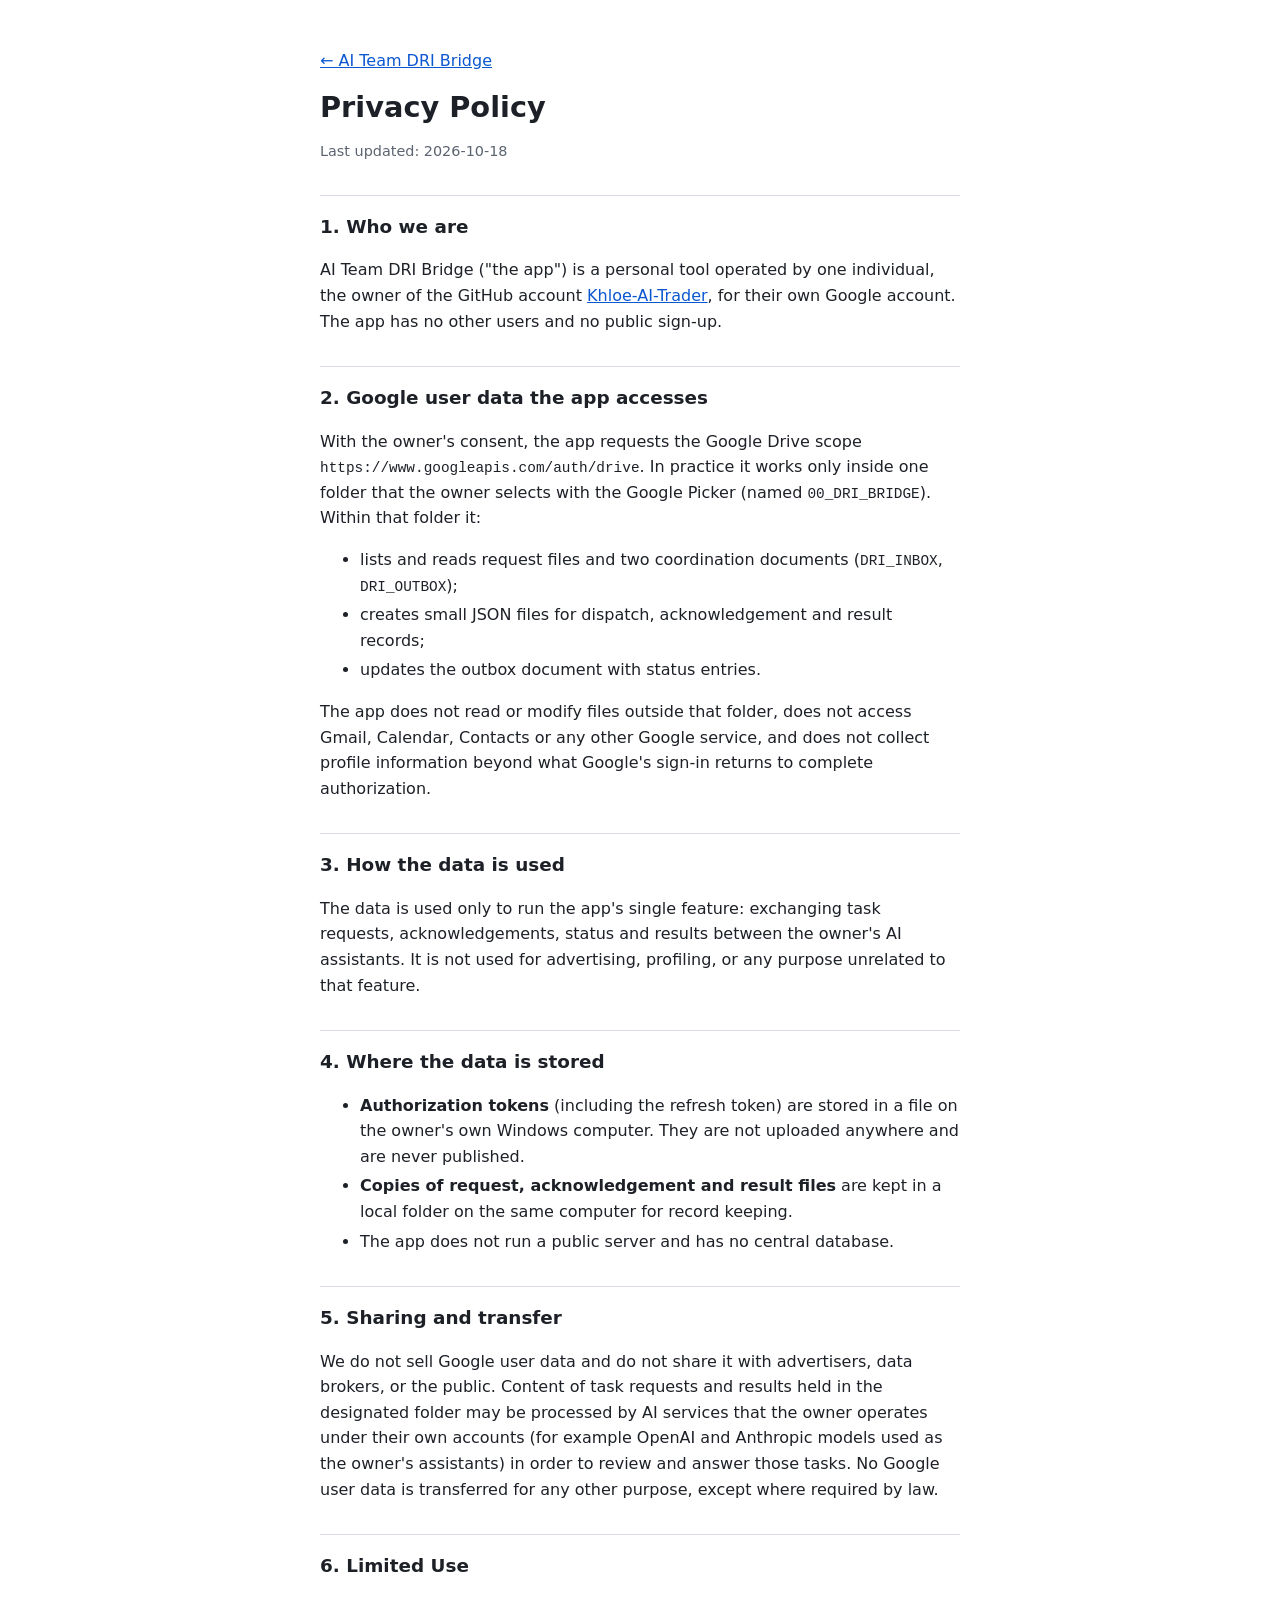
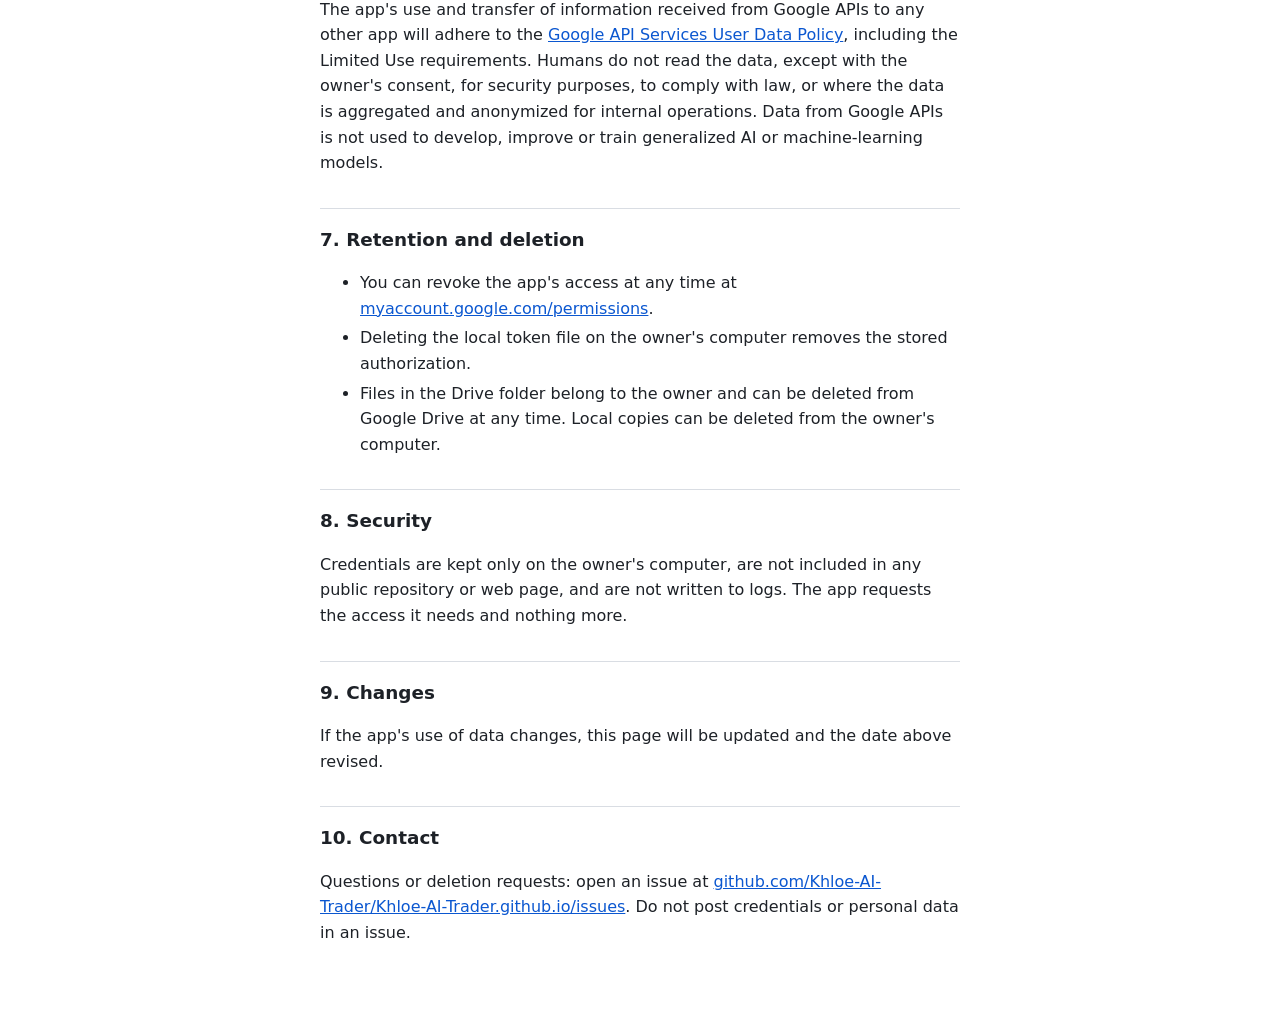
==== privacy.html @ 167a9717 "Add AI Team DRI Bridge homepage and privacy policy Static pages only; no code, credentials or data. " ====
<!doctype html>
<html lang="en">
<head>
<meta charset="utf-8">
<meta name="viewport" content="width=device-width, initial-scale=1">
<title>Privacy Policy – AI Team DRI Bridge</title>
<meta name="description" content="Privacy policy for AI Team DRI Bridge: what Google Drive data the app accesses, where it is stored, who it is shared with, and how to delete it.">
<link rel="stylesheet" href="style.css">
</head>
<body>
<main>
  <p><a href="index.html">&larr; AI Team DRI Bridge</a></p>
  <h1>Privacy Policy</h1>
  <p class="meta">Last updated: 2026-10-18</p>

  <h2>1. Who we are</h2>
  <p>AI Team DRI Bridge ("the app") is a personal tool operated by one individual, the owner of the GitHub account <a href="https://github.com/Khloe-AI-Trader">Khloe-AI-Trader</a>, for their own Google account. The app has no other users and no public sign-up.</p>

  <h2>2. Google user data the app accesses</h2>
  <p>With the owner's consent, the app requests the Google Drive scope <code>https://www.googleapis.com/auth/drive</code>. In practice it works only inside one folder that the owner selects with the Google Picker (named <code>00_DRI_BRIDGE</code>). Within that folder it:</p>
  <ul>
    <li>lists and reads request files and two coordination documents (<code>DRI_INBOX</code>, <code>DRI_OUTBOX</code>);</li>
    <li>creates small JSON files for dispatch, acknowledgement and result records;</li>
    <li>updates the outbox document with status entries.</li>
  </ul>
  <p>The app does not read or modify files outside that folder, does not access Gmail, Calendar, Contacts or any other Google service, and does not collect profile information beyond what Google's sign-in returns to complete authorization.</p>

  <h2>3. How the data is used</h2>
  <p>The data is used only to run the app's single feature: exchanging task requests, acknowledgements, status and results between the owner's AI assistants. It is not used for advertising, profiling, or any purpose unrelated to that feature.</p>

  <h2>4. Where the data is stored</h2>
  <ul>
    <li><strong>Authorization tokens</strong> (including the refresh token) are stored in a file on the owner's own Windows computer. They are not uploaded anywhere and are never published.</li>
    <li><strong>Copies of request, acknowledgement and result files</strong> are kept in a local folder on the same computer for record keeping.</li>
    <li>The app does not run a public server and has no central database.</li>
  </ul>

  <h2>5. Sharing and transfer</h2>
  <p>We do not sell Google user data and do not share it with advertisers, data brokers, or the public. Content of task requests and results held in the designated folder may be processed by AI services that the owner operates under their own accounts (for example OpenAI and Anthropic models used as the owner's assistants) in order to review and answer those tasks. No Google user data is transferred for any other purpose, except where required by law.</p>

  <h2>6. Limited Use</h2>
  <p>The app's use and transfer of information received from Google APIs to any other app will adhere to the <a href="https://developers.google.com/terms/api-services-user-data-policy#limited-use">Google API Services User Data Policy</a>, including the Limited Use requirements. Humans do not read the data, except with the owner's consent, for security purposes, to comply with law, or where the data is aggregated and anonymized for internal operations. Data from Google APIs is not used to develop, improve or train generalized AI or machine-learning models.</p>

  <h2>7. Retention and deletion</h2>
  <ul>
    <li>You can revoke the app's access at any time at <a href="https://myaccount.google.com/permissions">myaccount.google.com/permissions</a>.</li>
    <li>Deleting the local token file on the owner's computer removes the stored authorization.</li>
    <li>Files in the Drive folder belong to the owner and can be deleted from Google Drive at any time. Local copies can be deleted from the owner's computer.</li>
  </ul>

  <h2>8. Security</h2>
  <p>Credentials are kept only on the owner's computer, are not included in any public repository or web page, and are not written to logs. The app requests the access it needs and nothing more.</p>

  <h2>9. Changes</h2>
  <p>If the app's use of data changes, this page will be updated and the date above revised.</p>

  <h2>10. Contact</h2>
  <p>Questions or deletion requests: open an issue at <a href="https://github.com/Khloe-AI-Trader/Khloe-AI-Trader.github.io/issues">github.com/Khloe-AI-Trader/Khloe-AI-Trader.github.io/issues</a>. Do not post credentials or personal data in an issue.</p>
</main>
</body>
</html>
---- style.css ----
:root { --bg: #ffffff; --fg: #1d2127; --muted: #5b6470; --link: #0b57d0; --rule: #d9dde3; }
@media (prefers-color-scheme: dark) {
  :root { --bg: #14171c; --fg: #e6e8eb; --muted: #9aa3ae; --link: #8ab4f8; --rule: #2d333b; }
}
* { box-sizing: border-box; }
body { margin: 0; background: var(--bg); color: var(--fg);
  font: 16px/1.6 system-ui, -apple-system, "Segoe UI", Roboto, sans-serif; }
main { max-width: 42rem; margin: 0 auto; padding: 2rem 1rem 4rem; }
h1 { font-size: 1.8rem; line-height: 1.25; margin: 0 0 .5rem; }
h2 { font-size: 1.15rem; margin: 2rem 0 .5rem; padding-top: 1rem; border-top: 1px solid var(--rule); }
.lead { font-size: 1.1rem; color: var(--muted); }
.meta { color: var(--muted); font-size: .9rem; }
a { color: var(--link); }
code { font: .9em ui-monospace, Consolas, monospace; overflow-wrap: anywhere; }
li { margin: .25rem 0; }
.links { margin-top: 2.5rem; padding-top: 1rem; border-top: 1px solid var(--rule); }
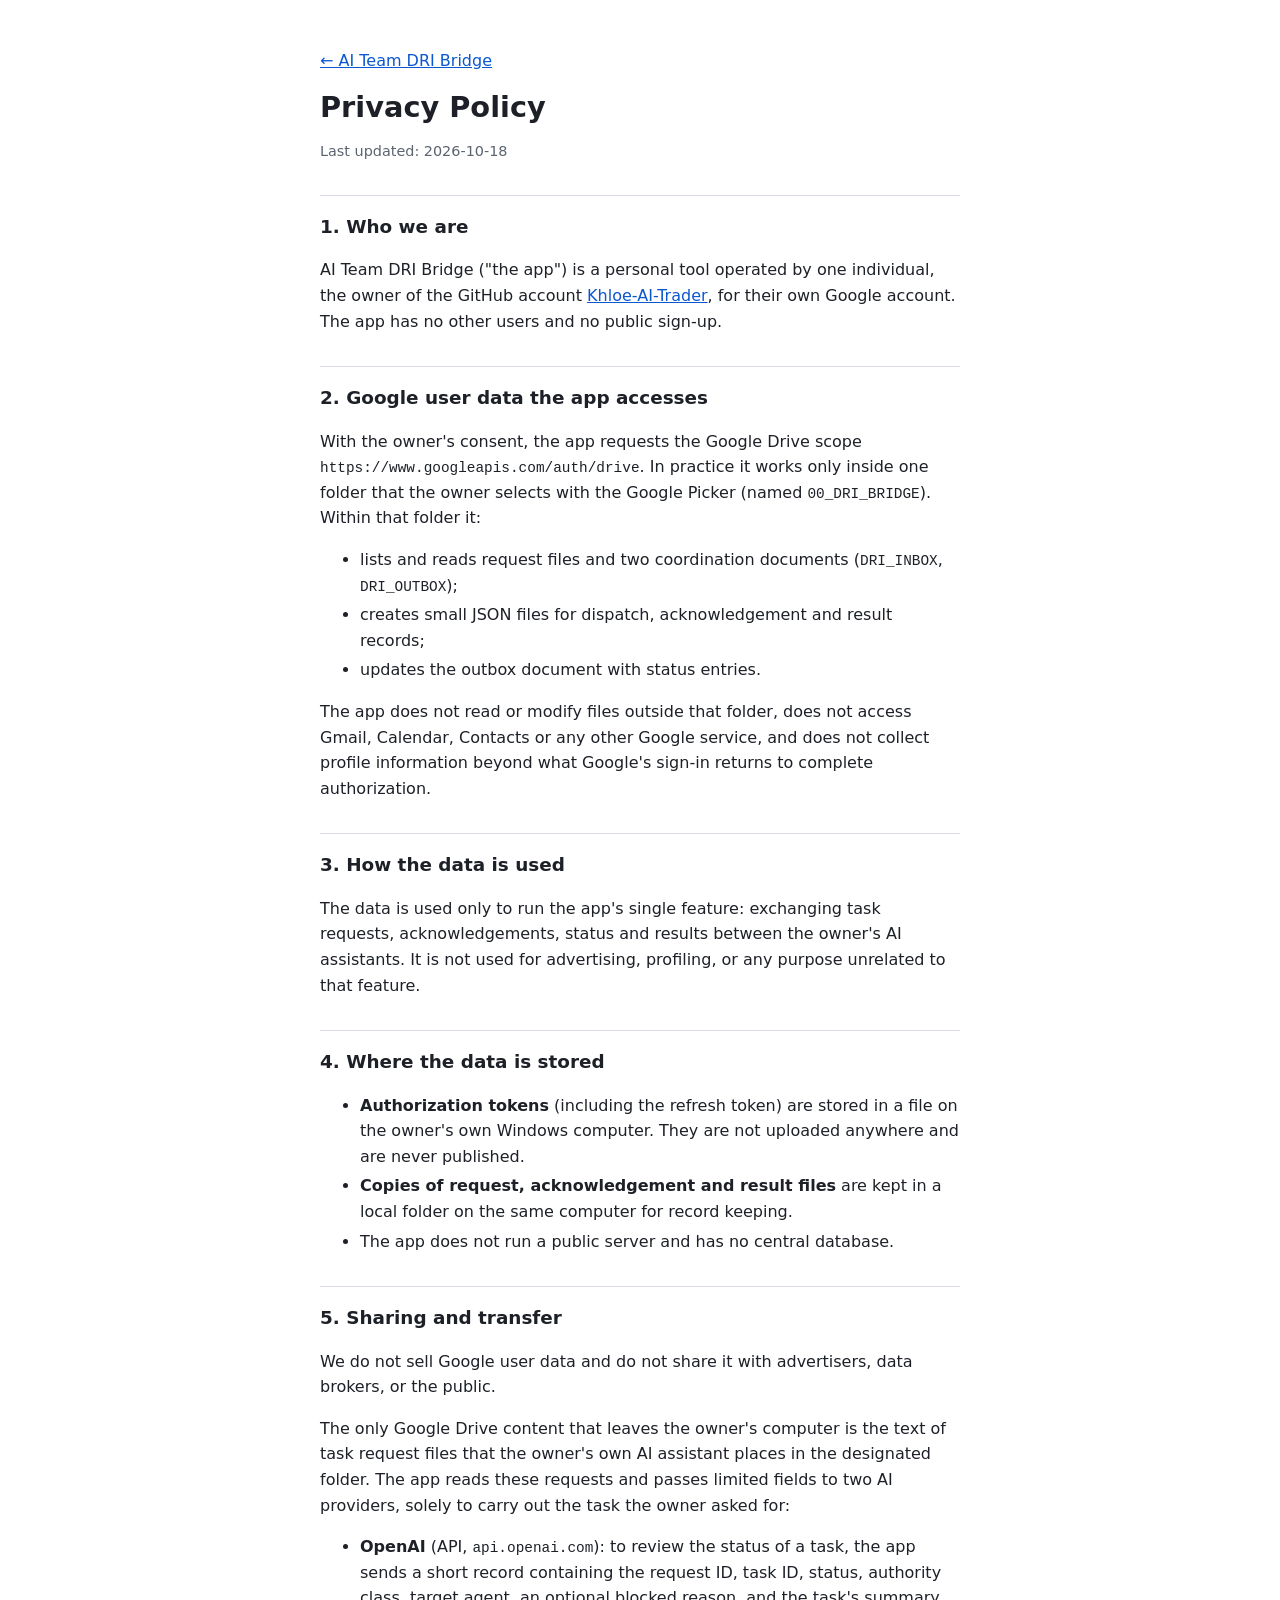
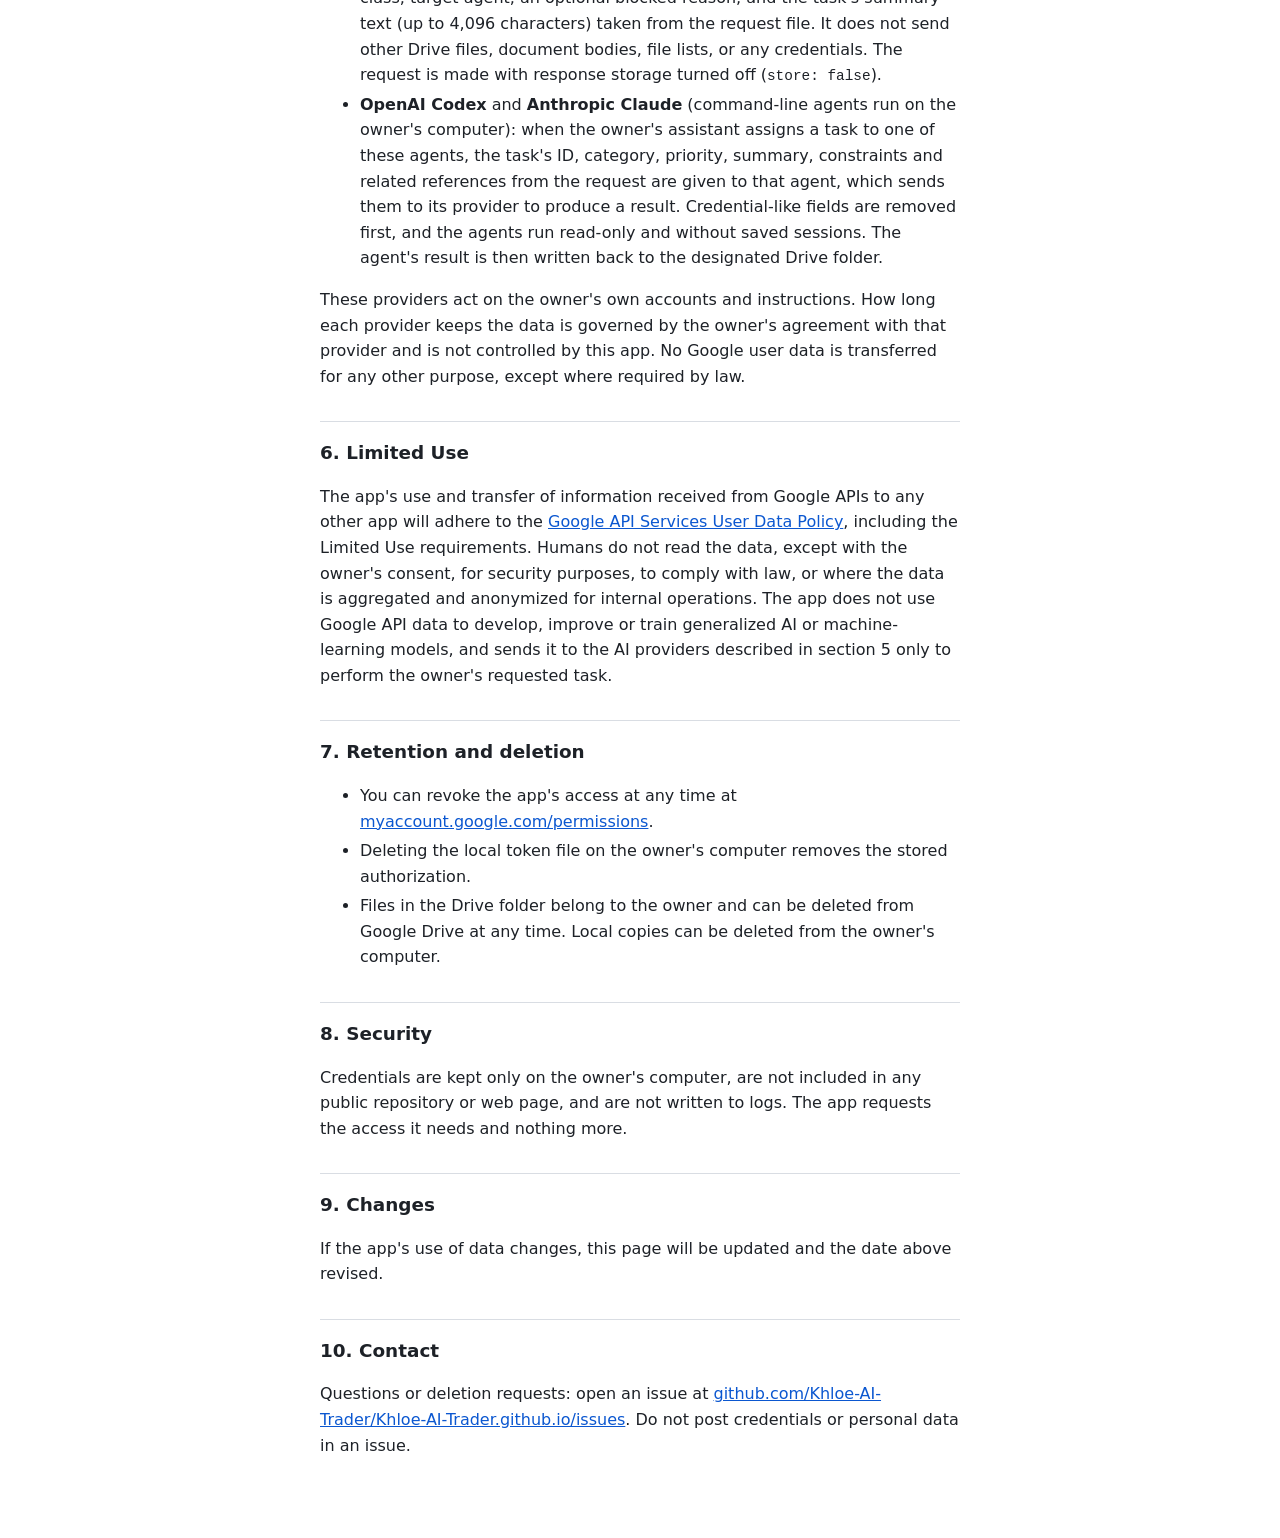
==== commit cb57bb1d: "Privacy policy: describe actual OpenAI/Anthropic data flow Co-Authored-By: Claude Sonnet 5.5 <norepl" ====
--- a/privacy.html
+++ b/privacy.html
@@ -36,10 +36,16 @@
   </ul>
 
   <h2>5. Sharing and transfer</h2>
-  <p>We do not sell Google user data and do not share it with advertisers, data brokers, or the public. Content of task requests and results held in the designated folder may be processed by AI services that the owner operates under their own accounts (for example OpenAI and Anthropic models used as the owner's assistants) in order to review and answer those tasks. No Google user data is transferred for any other purpose, except where required by law.</p>
+  <p>We do not sell Google user data and do not share it with advertisers, data brokers, or the public.</p>
+  <p>The only Google Drive content that leaves the owner's computer is the text of task request files that the owner's own AI assistant places in the designated folder. The app reads these requests and passes limited fields to two AI providers, solely to carry out the task the owner asked for:</p>
+  <ul>
+    <li><strong>OpenAI</strong> (API, <code>api.openai.com</code>): to review the status of a task, the app sends a short record containing the request ID, task ID, status, authority class, target agent, an optional blocked reason, and the task's summary text (up to 4,096 characters) taken from the request file. It does not send other Drive files, document bodies, file lists, or any credentials. The request is made with response storage turned off (<code>store: false</code>).</li>
+    <li><strong>OpenAI Codex</strong> and <strong>Anthropic Claude</strong> (command-line agents run on the owner's computer): when the owner's assistant assigns a task to one of these agents, the task's ID, category, priority, summary, constraints and related references from the request are given to that agent, which sends them to its provider to produce a result. Credential-like fields are removed first, and the agents run read-only and without saved sessions. The agent's result is then written back to the designated Drive folder.</li>
+  </ul>
+  <p>These providers act on the owner's own accounts and instructions. How long each provider keeps the data is governed by the owner's agreement with that provider and is not controlled by this app. No Google user data is transferred for any other purpose, except where required by law.</p>
 
   <h2>6. Limited Use</h2>
-  <p>The app's use and transfer of information received from Google APIs to any other app will adhere to the <a href="https://developers.google.com/terms/api-services-user-data-policy#limited-use">Google API Services User Data Policy</a>, including the Limited Use requirements. Humans do not read the data, except with the owner's consent, for security purposes, to comply with law, or where the data is aggregated and anonymized for internal operations. Data from Google APIs is not used to develop, improve or train generalized AI or machine-learning models.</p>
+  <p>The app's use and transfer of information received from Google APIs to any other app will adhere to the <a href="https://developers.google.com/terms/api-services-user-data-policy#limited-use">Google API Services User Data Policy</a>, including the Limited Use requirements. Humans do not read the data, except with the owner's consent, for security purposes, to comply with law, or where the data is aggregated and anonymized for internal operations. The app does not use Google API data to develop, improve or train generalized AI or machine-learning models, and sends it to the AI providers described in section 5 only to perform the owner's requested task.</p>
 
   <h2>7. Retention and deletion</h2>
   <ul>
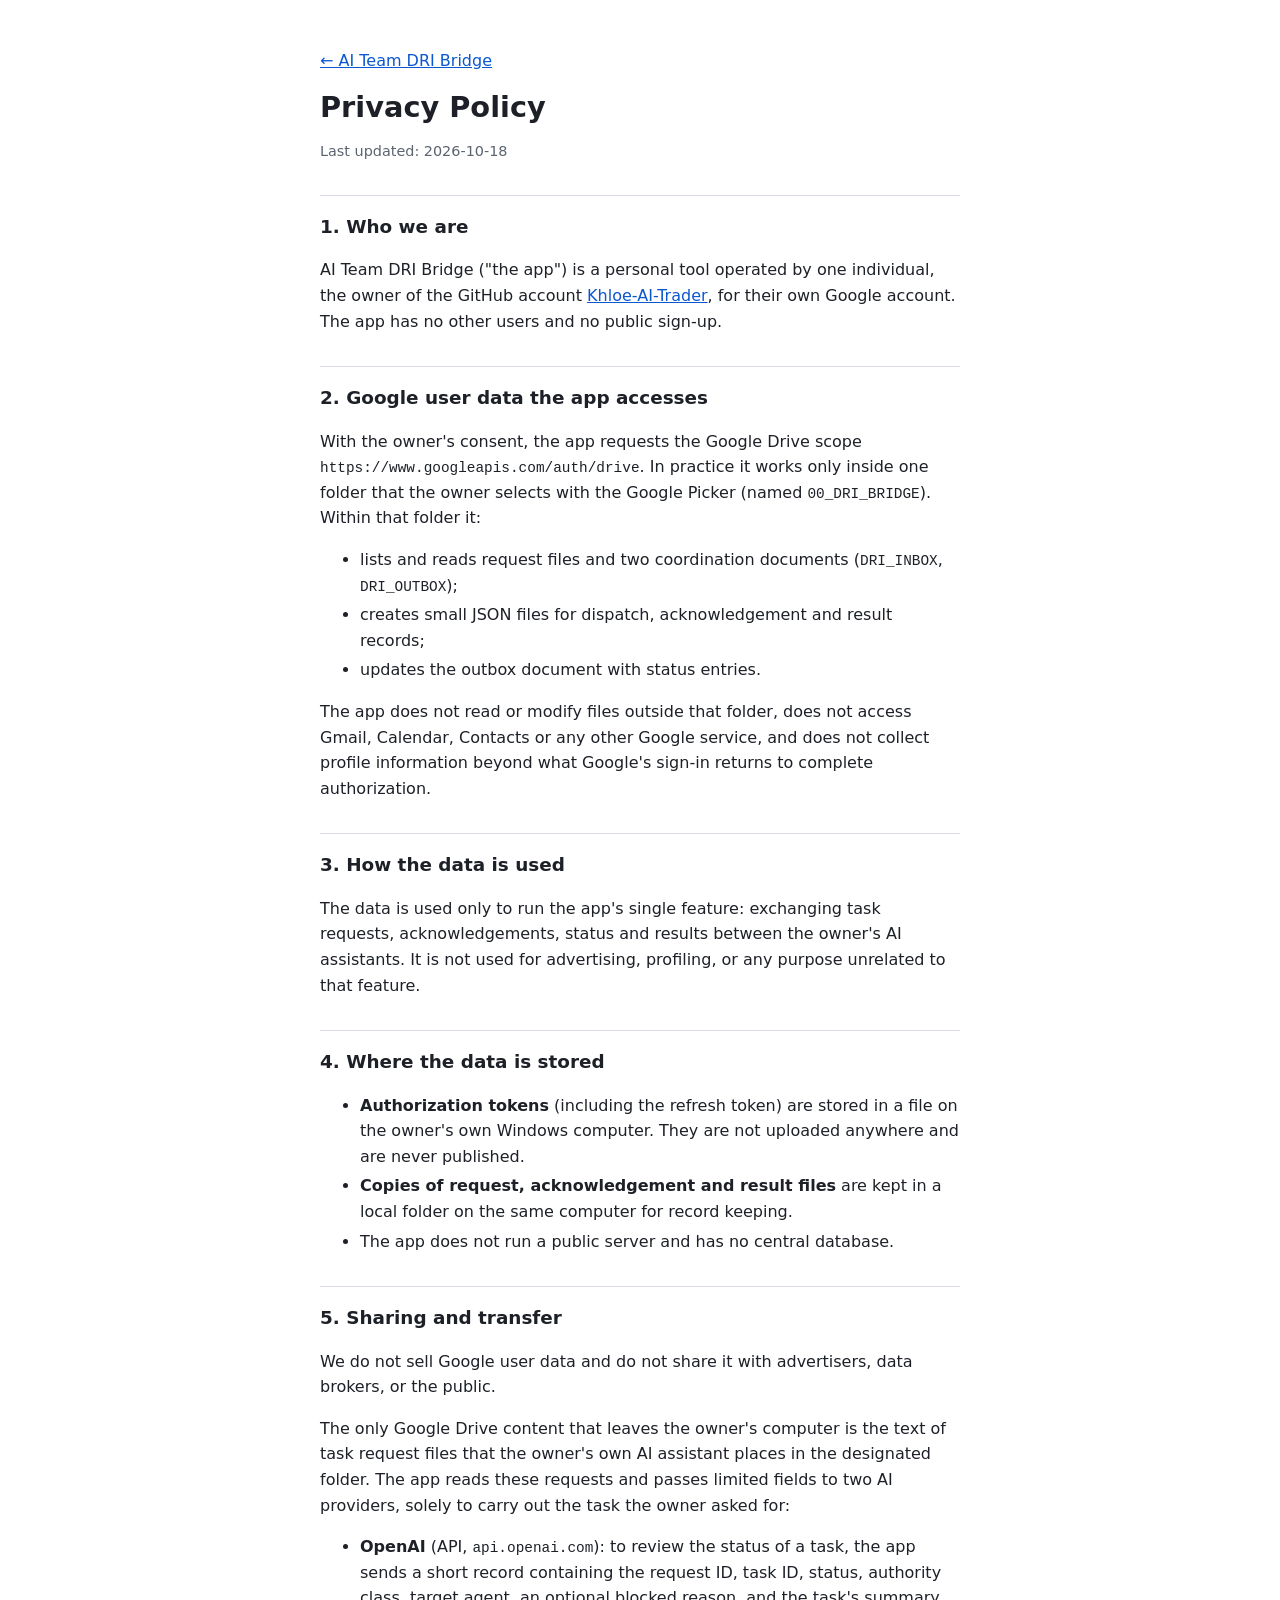
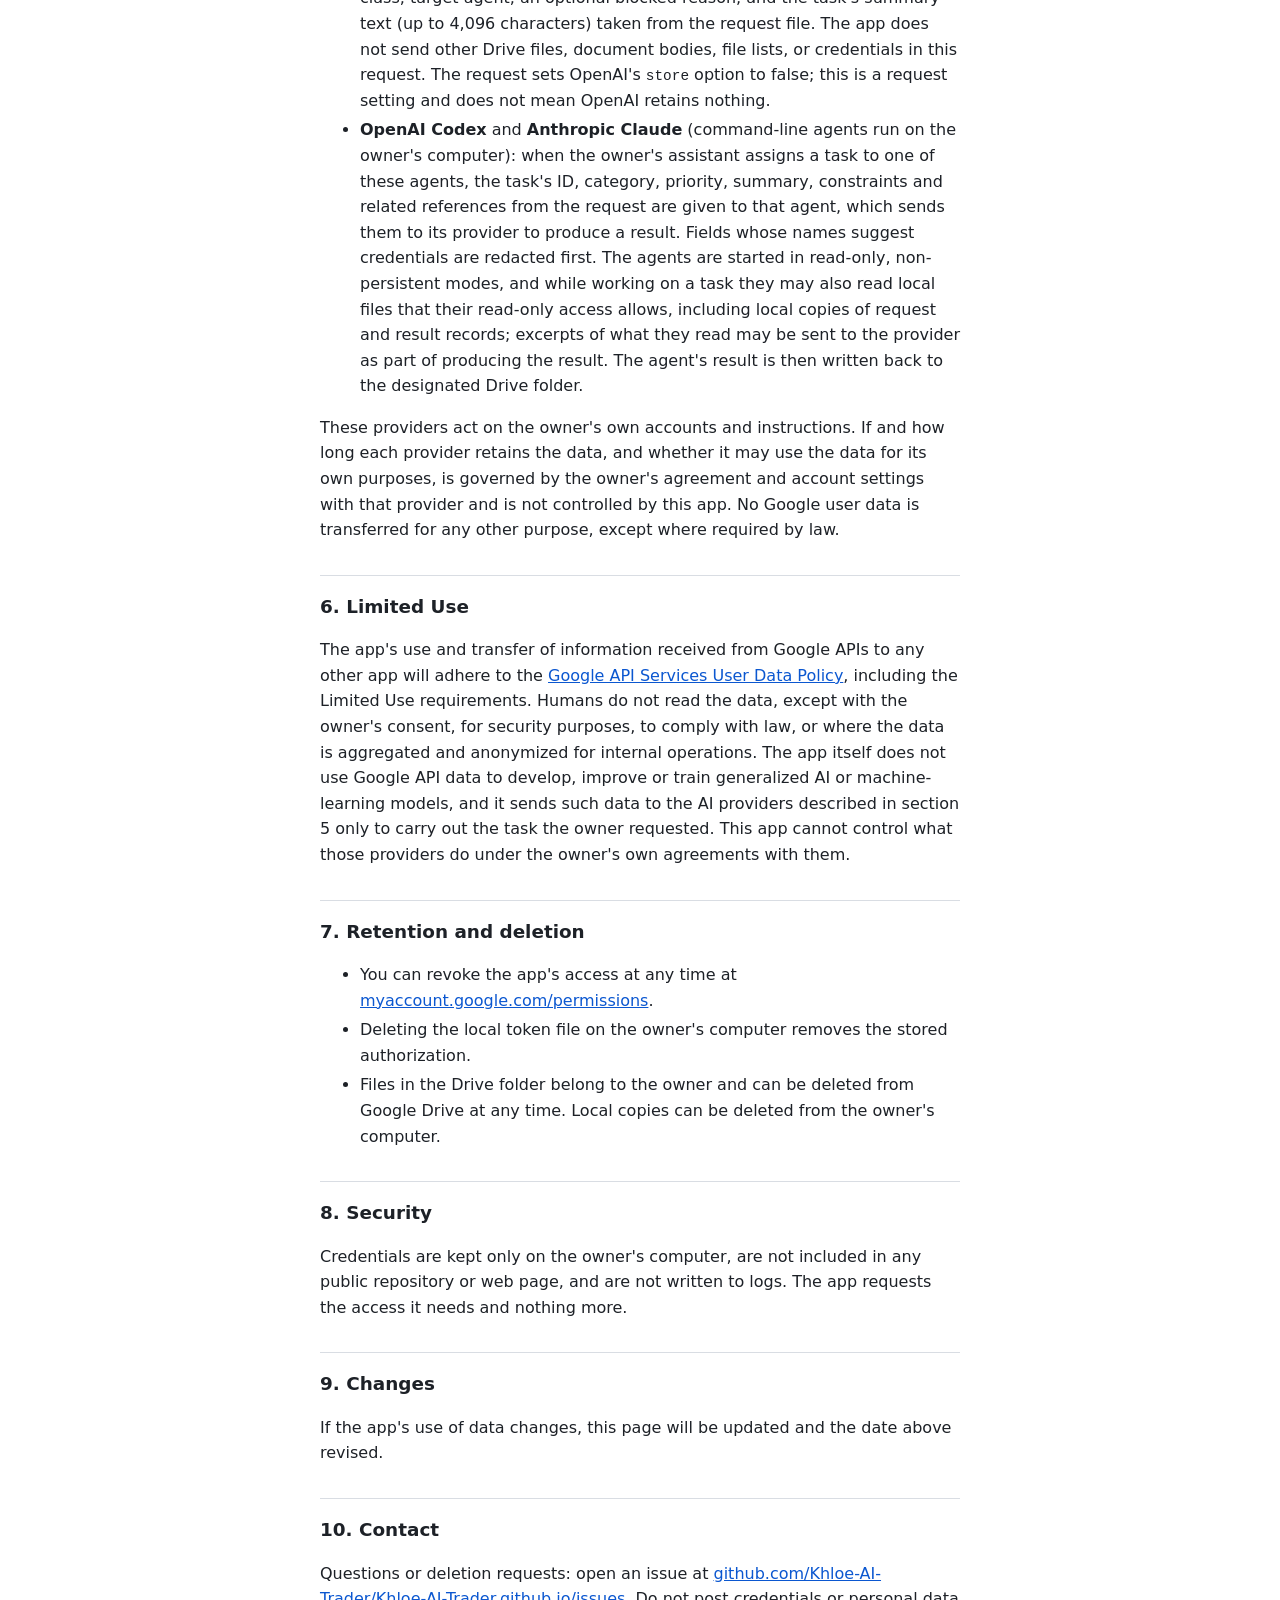
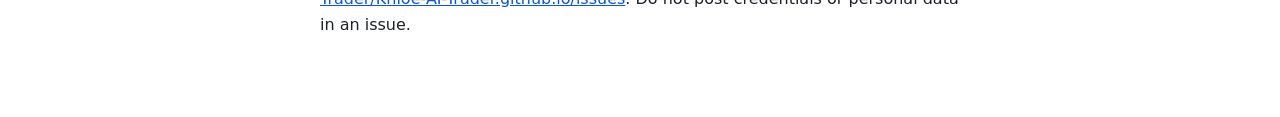
==== commit 086c8c03: "Privacy policy: avoid implying zero retention; disclose agent local-file reads Co-Authored-By: Claud" ====
--- a/privacy.html
+++ b/privacy.html
@@ -39,13 +39,13 @@
   <p>We do not sell Google user data and do not share it with advertisers, data brokers, or the public.</p>
   <p>The only Google Drive content that leaves the owner's computer is the text of task request files that the owner's own AI assistant places in the designated folder. The app reads these requests and passes limited fields to two AI providers, solely to carry out the task the owner asked for:</p>
   <ul>
-    <li><strong>OpenAI</strong> (API, <code>api.openai.com</code>): to review the status of a task, the app sends a short record containing the request ID, task ID, status, authority class, target agent, an optional blocked reason, and the task's summary text (up to 4,096 characters) taken from the request file. It does not send other Drive files, document bodies, file lists, or any credentials. The request is made with response storage turned off (<code>store: false</code>).</li>
-    <li><strong>OpenAI Codex</strong> and <strong>Anthropic Claude</strong> (command-line agents run on the owner's computer): when the owner's assistant assigns a task to one of these agents, the task's ID, category, priority, summary, constraints and related references from the request are given to that agent, which sends them to its provider to produce a result. Credential-like fields are removed first, and the agents run read-only and without saved sessions. The agent's result is then written back to the designated Drive folder.</li>
+    <li><strong>OpenAI</strong> (API, <code>api.openai.com</code>): to review the status of a task, the app sends a short record containing the request ID, task ID, status, authority class, target agent, an optional blocked reason, and the task's summary text (up to 4,096 characters) taken from the request file. The app does not send other Drive files, document bodies, file lists, or credentials in this request. The request sets OpenAI's <code>store</code> option to false; this is a request setting and does not mean OpenAI retains nothing.</li>
+    <li><strong>OpenAI Codex</strong> and <strong>Anthropic Claude</strong> (command-line agents run on the owner's computer): when the owner's assistant assigns a task to one of these agents, the task's ID, category, priority, summary, constraints and related references from the request are given to that agent, which sends them to its provider to produce a result. Fields whose names suggest credentials are redacted first. The agents are started in read-only, non-persistent modes, and while working on a task they may also read local files that their read-only access allows, including local copies of request and result records; excerpts of what they read may be sent to the provider as part of producing the result. The agent's result is then written back to the designated Drive folder.</li>
   </ul>
-  <p>These providers act on the owner's own accounts and instructions. How long each provider keeps the data is governed by the owner's agreement with that provider and is not controlled by this app. No Google user data is transferred for any other purpose, except where required by law.</p>
+  <p>These providers act on the owner's own accounts and instructions. If and how long each provider retains the data, and whether it may use the data for its own purposes, is governed by the owner's agreement and account settings with that provider and is not controlled by this app. No Google user data is transferred for any other purpose, except where required by law.</p>
 
   <h2>6. Limited Use</h2>
-  <p>The app's use and transfer of information received from Google APIs to any other app will adhere to the <a href="https://developers.google.com/terms/api-services-user-data-policy#limited-use">Google API Services User Data Policy</a>, including the Limited Use requirements. Humans do not read the data, except with the owner's consent, for security purposes, to comply with law, or where the data is aggregated and anonymized for internal operations. The app does not use Google API data to develop, improve or train generalized AI or machine-learning models, and sends it to the AI providers described in section 5 only to perform the owner's requested task.</p>
+  <p>The app's use and transfer of information received from Google APIs to any other app will adhere to the <a href="https://developers.google.com/terms/api-services-user-data-policy#limited-use">Google API Services User Data Policy</a>, including the Limited Use requirements. Humans do not read the data, except with the owner's consent, for security purposes, to comply with law, or where the data is aggregated and anonymized for internal operations. The app itself does not use Google API data to develop, improve or train generalized AI or machine-learning models, and it sends such data to the AI providers described in section 5 only to carry out the task the owner requested. This app cannot control what those providers do under the owner's own agreements with them.</p>
 
   <h2>7. Retention and deletion</h2>
   <ul>
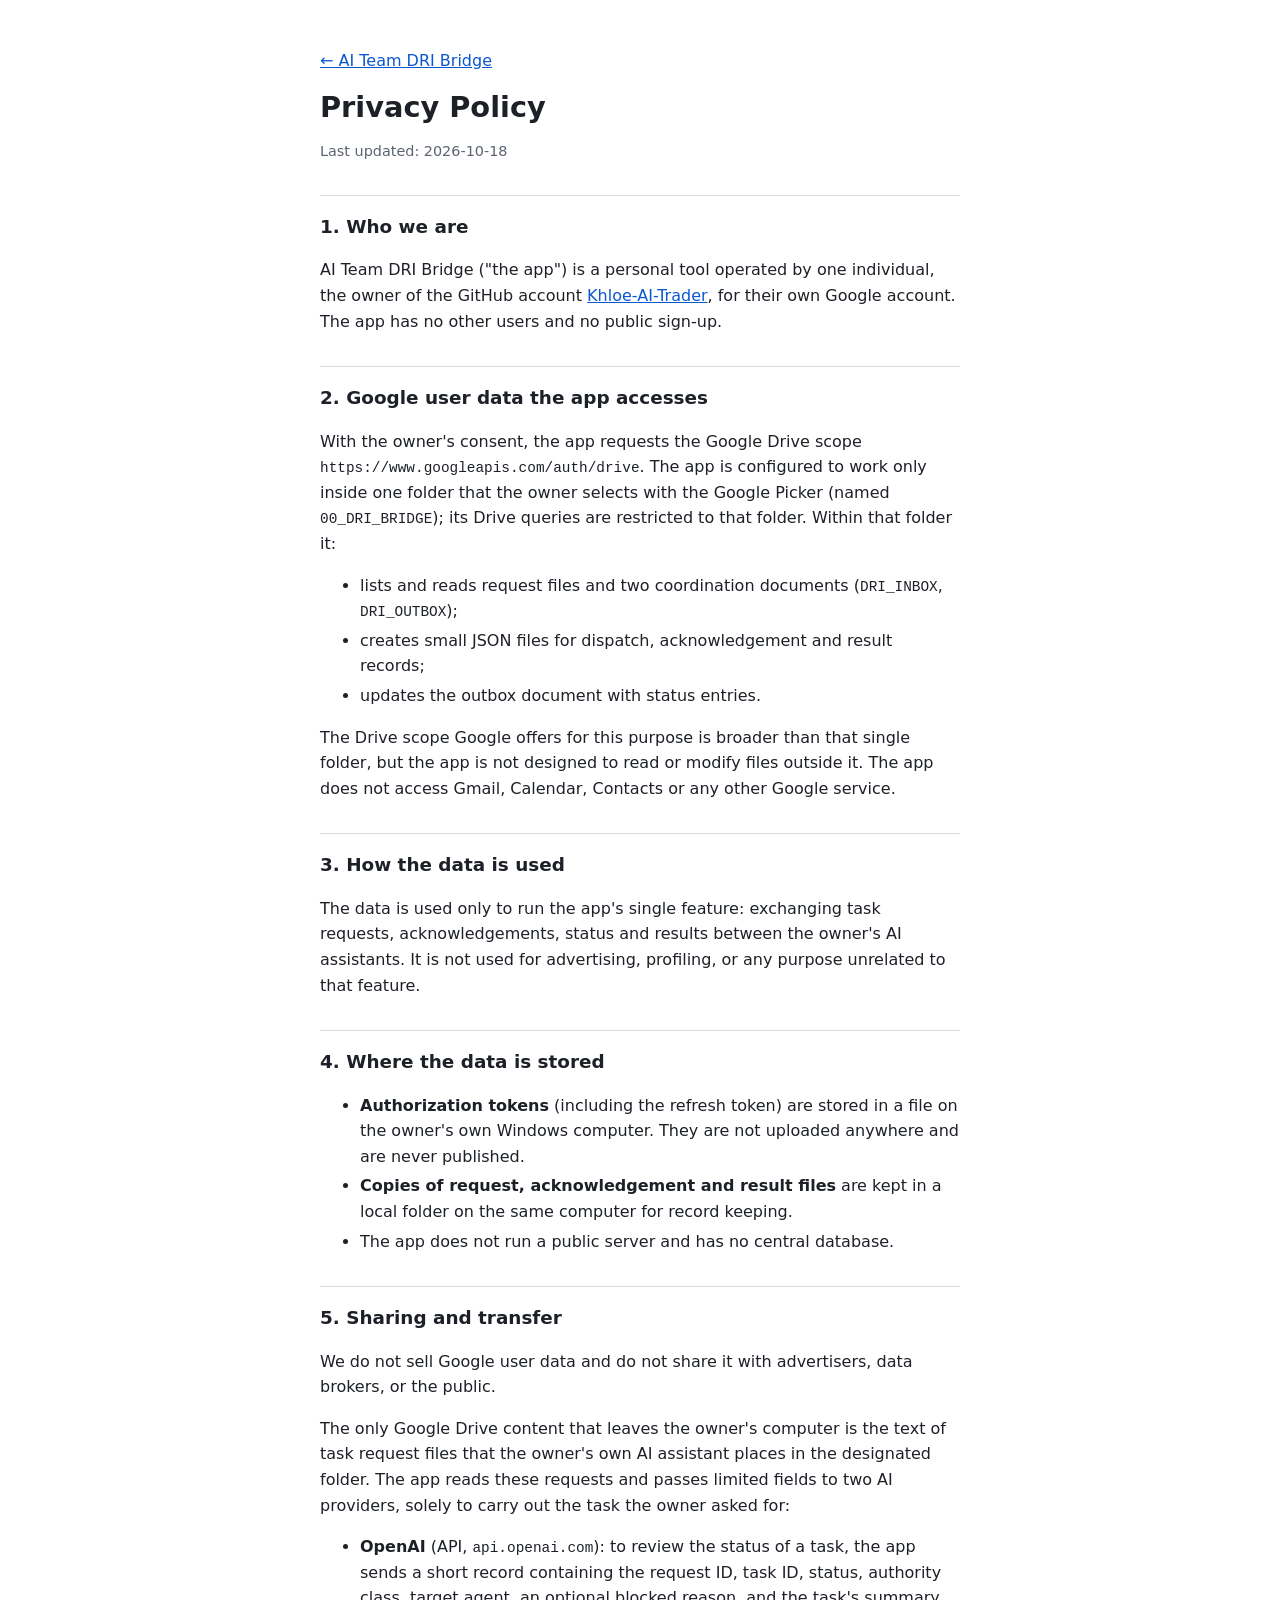
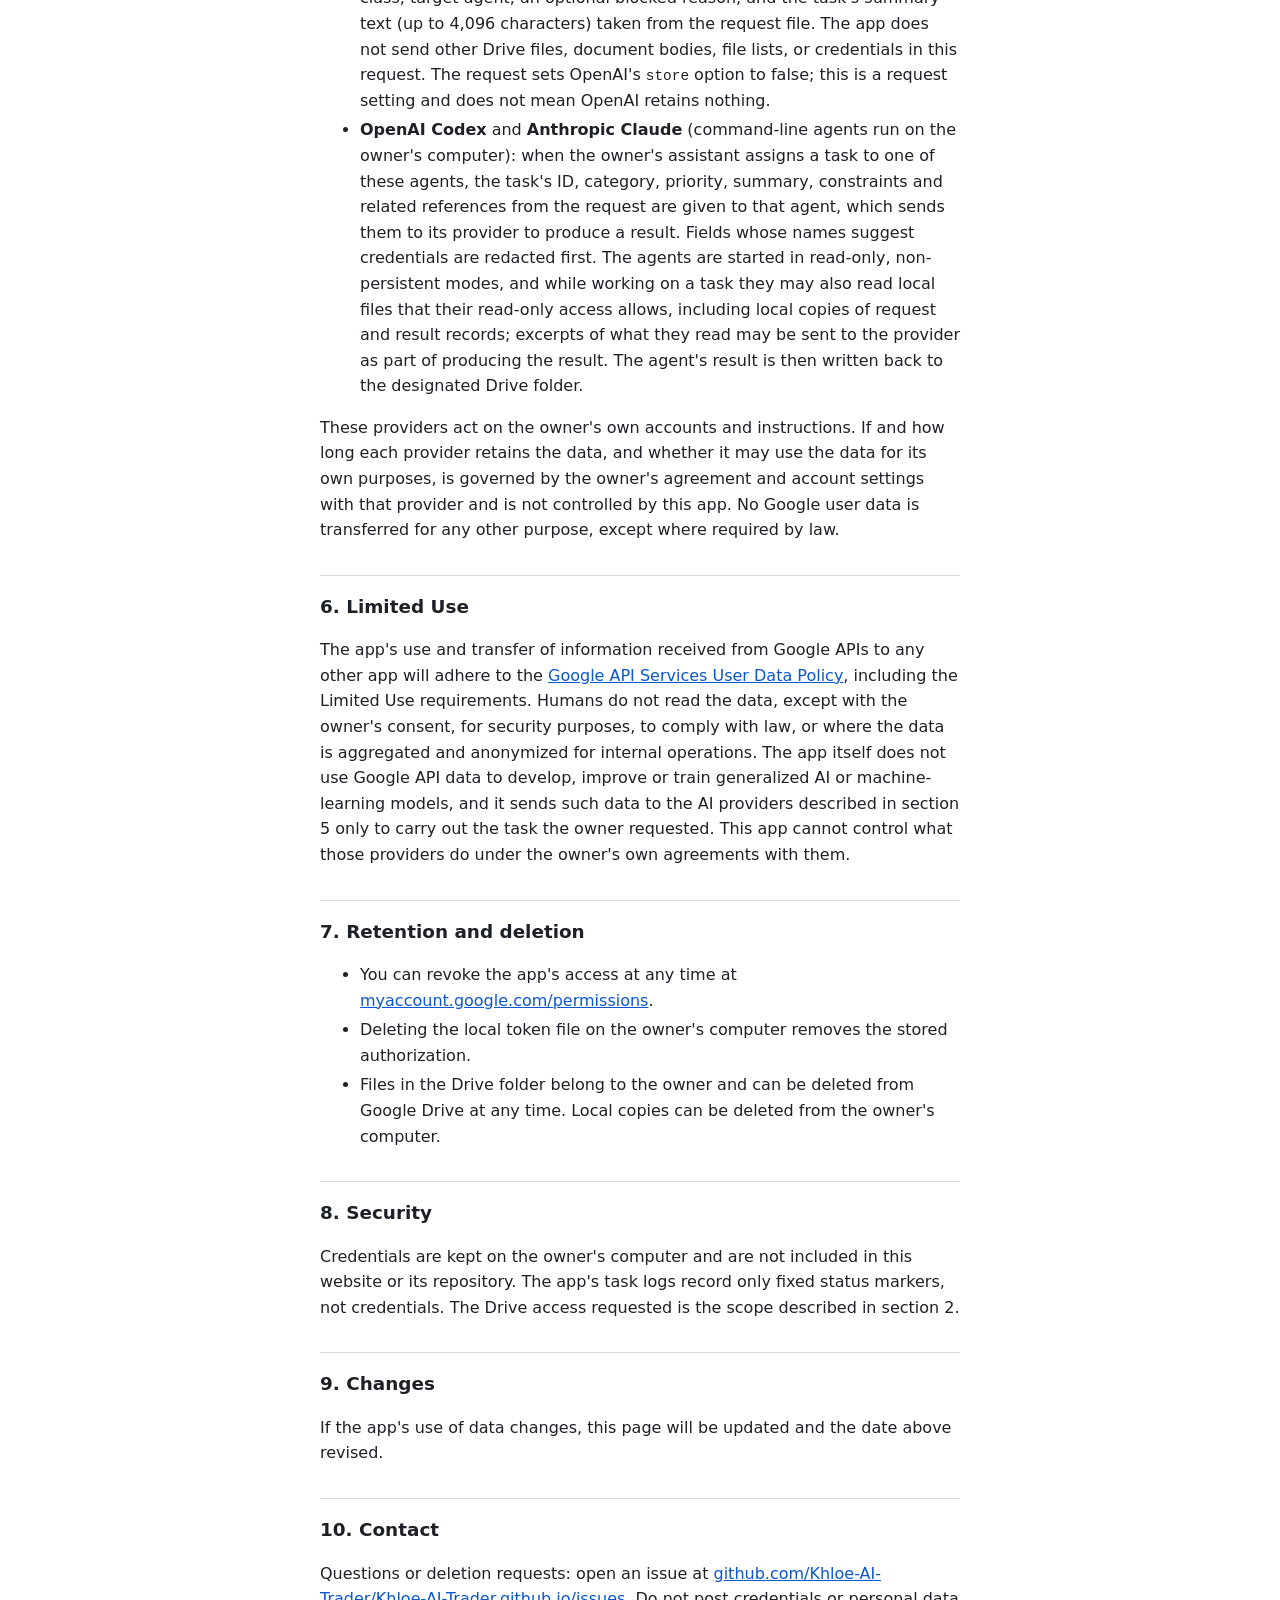
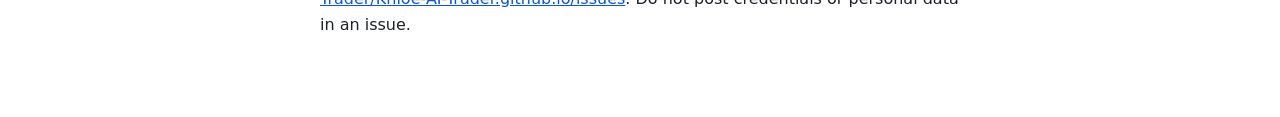
==== commit e55bbb2b: "Soften folder-scope wording to match actual configuration Co-Authored-By: Claude Sonnet 5.5 <noreply" ====
--- a/privacy.html
+++ b/privacy.html
@@ -17,13 +17,13 @@
   <p>AI Team DRI Bridge ("the app") is a personal tool operated by one individual, the owner of the GitHub account <a href="https://github.com/Khloe-AI-Trader">Khloe-AI-Trader</a>, for their own Google account. The app has no other users and no public sign-up.</p>
 
   <h2>2. Google user data the app accesses</h2>
-  <p>With the owner's consent, the app requests the Google Drive scope <code>https://www.googleapis.com/auth/drive</code>. In practice it works only inside one folder that the owner selects with the Google Picker (named <code>00_DRI_BRIDGE</code>). Within that folder it:</p>
+  <p>With the owner's consent, the app requests the Google Drive scope <code>https://www.googleapis.com/auth/drive</code>. The app is configured to work only inside one folder that the owner selects with the Google Picker (named <code>00_DRI_BRIDGE</code>); its Drive queries are restricted to that folder. Within that folder it:</p>
   <ul>
     <li>lists and reads request files and two coordination documents (<code>DRI_INBOX</code>, <code>DRI_OUTBOX</code>);</li>
     <li>creates small JSON files for dispatch, acknowledgement and result records;</li>
     <li>updates the outbox document with status entries.</li>
   </ul>
-  <p>The app does not read or modify files outside that folder, does not access Gmail, Calendar, Contacts or any other Google service, and does not collect profile information beyond what Google's sign-in returns to complete authorization.</p>
+  <p>The Drive scope Google offers for this purpose is broader than that single folder, but the app is not designed to read or modify files outside it. The app does not access Gmail, Calendar, Contacts or any other Google service.</p>
 
   <h2>3. How the data is used</h2>
   <p>The data is used only to run the app's single feature: exchanging task requests, acknowledgements, status and results between the owner's AI assistants. It is not used for advertising, profiling, or any purpose unrelated to that feature.</p>
@@ -55,7 +55,7 @@
   </ul>
 
   <h2>8. Security</h2>
-  <p>Credentials are kept only on the owner's computer, are not included in any public repository or web page, and are not written to logs. The app requests the access it needs and nothing more.</p>
+  <p>Credentials are kept on the owner's computer and are not included in this website or its repository. The app's task logs record only fixed status markers, not credentials. The Drive access requested is the scope described in section 2.</p>
 
   <h2>9. Changes</h2>
   <p>If the app's use of data changes, this page will be updated and the date above revised.</p>
